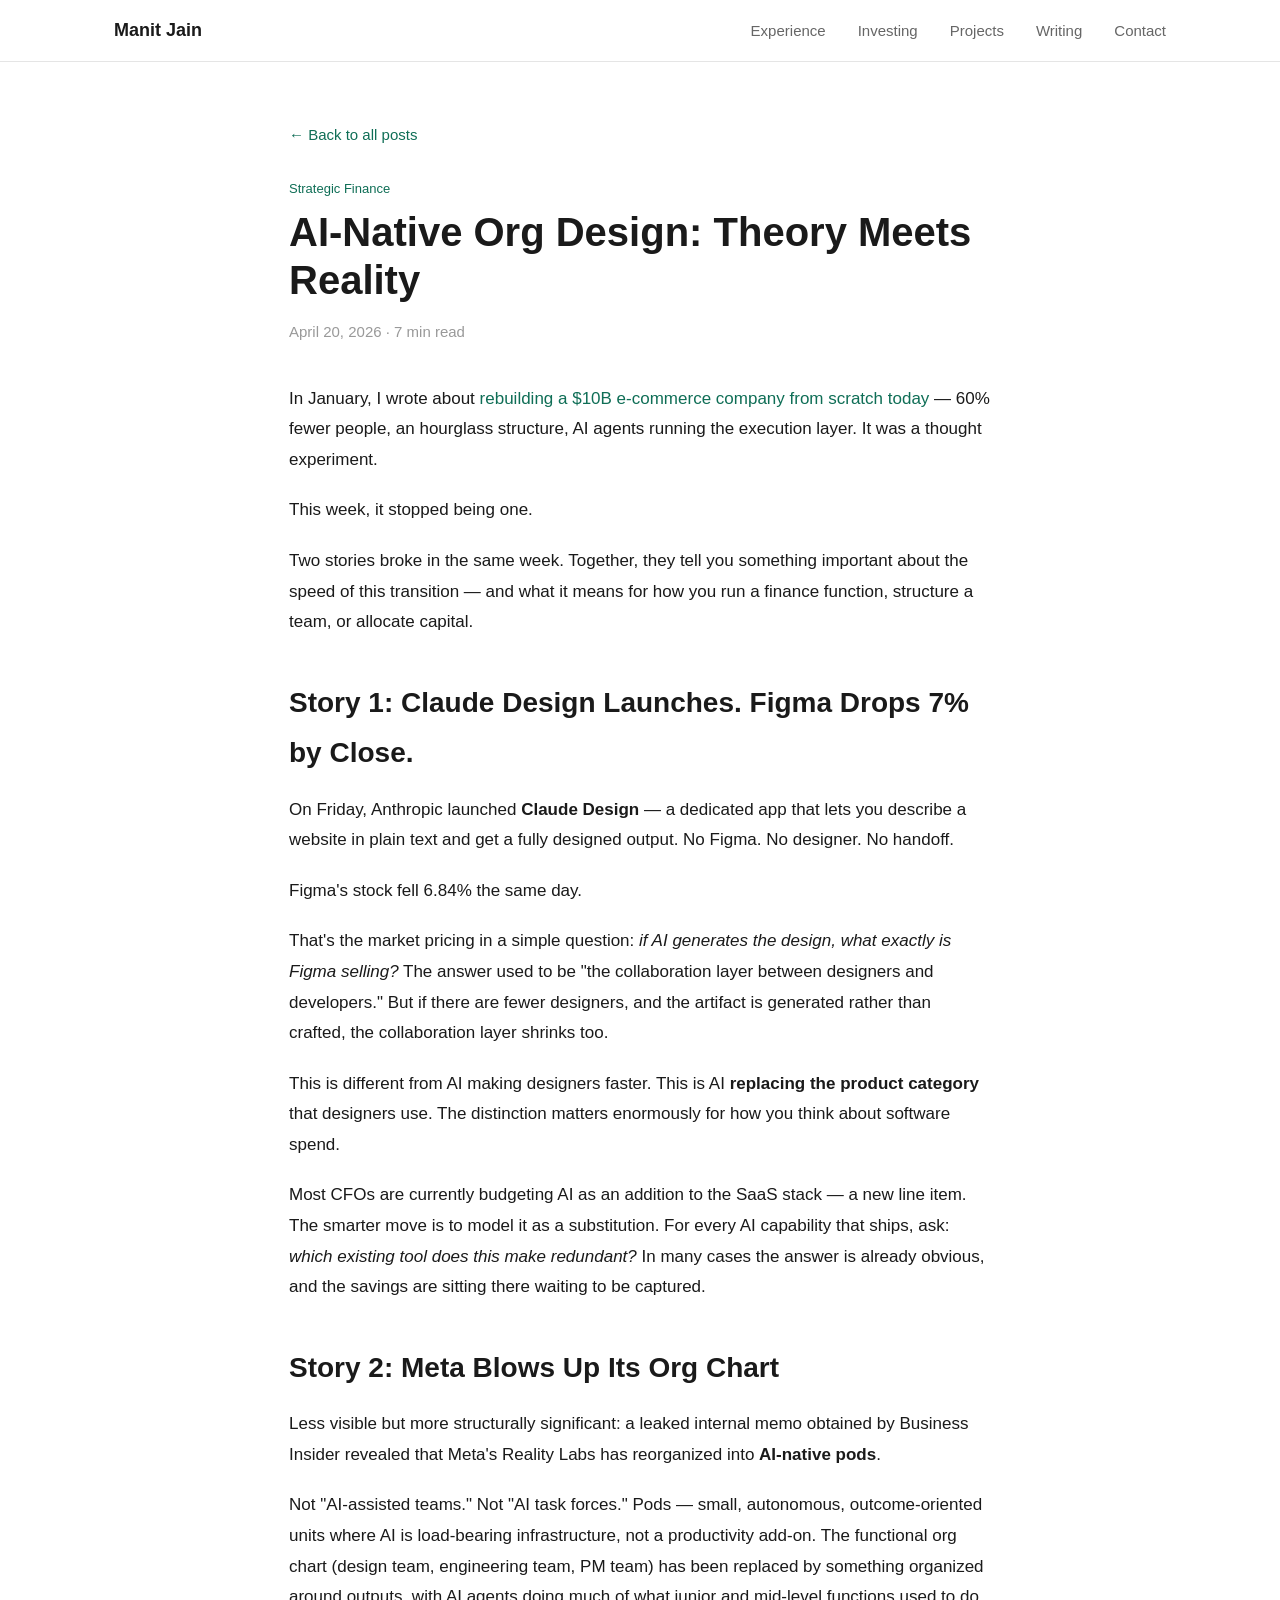
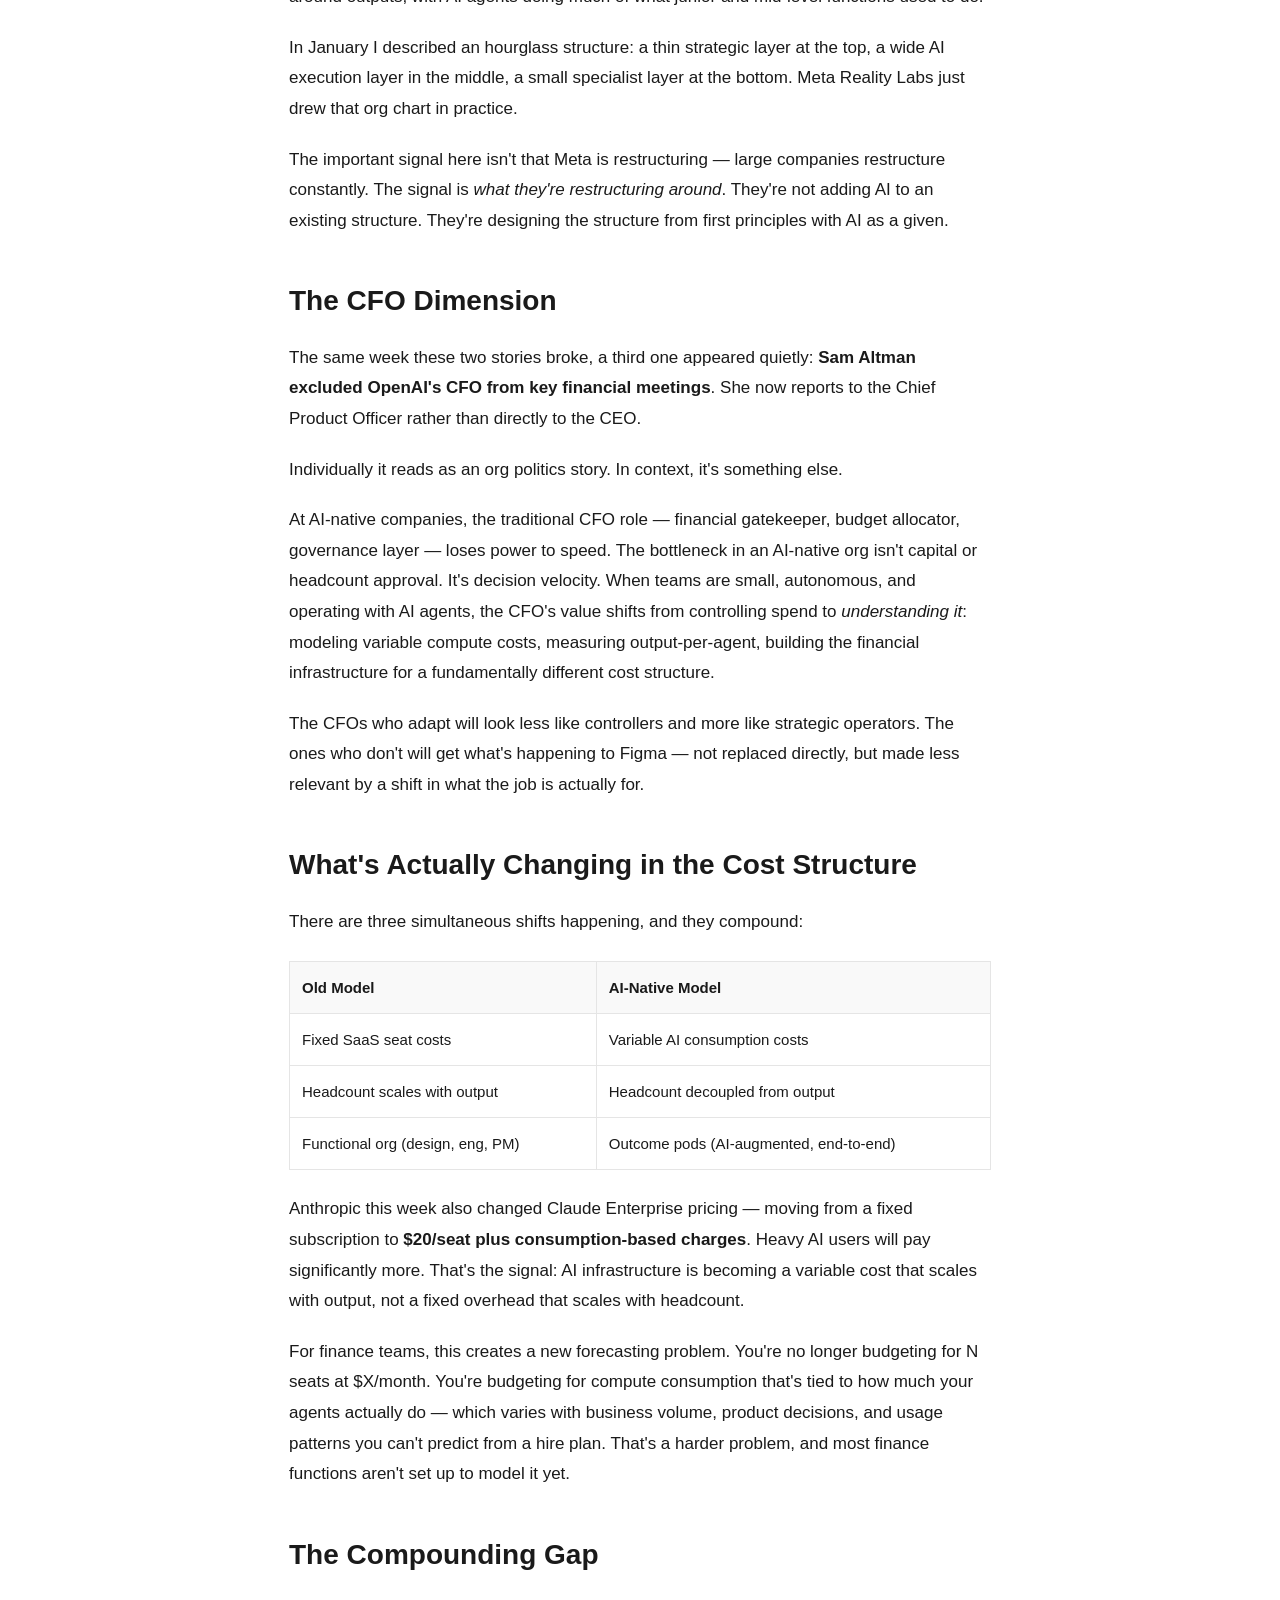
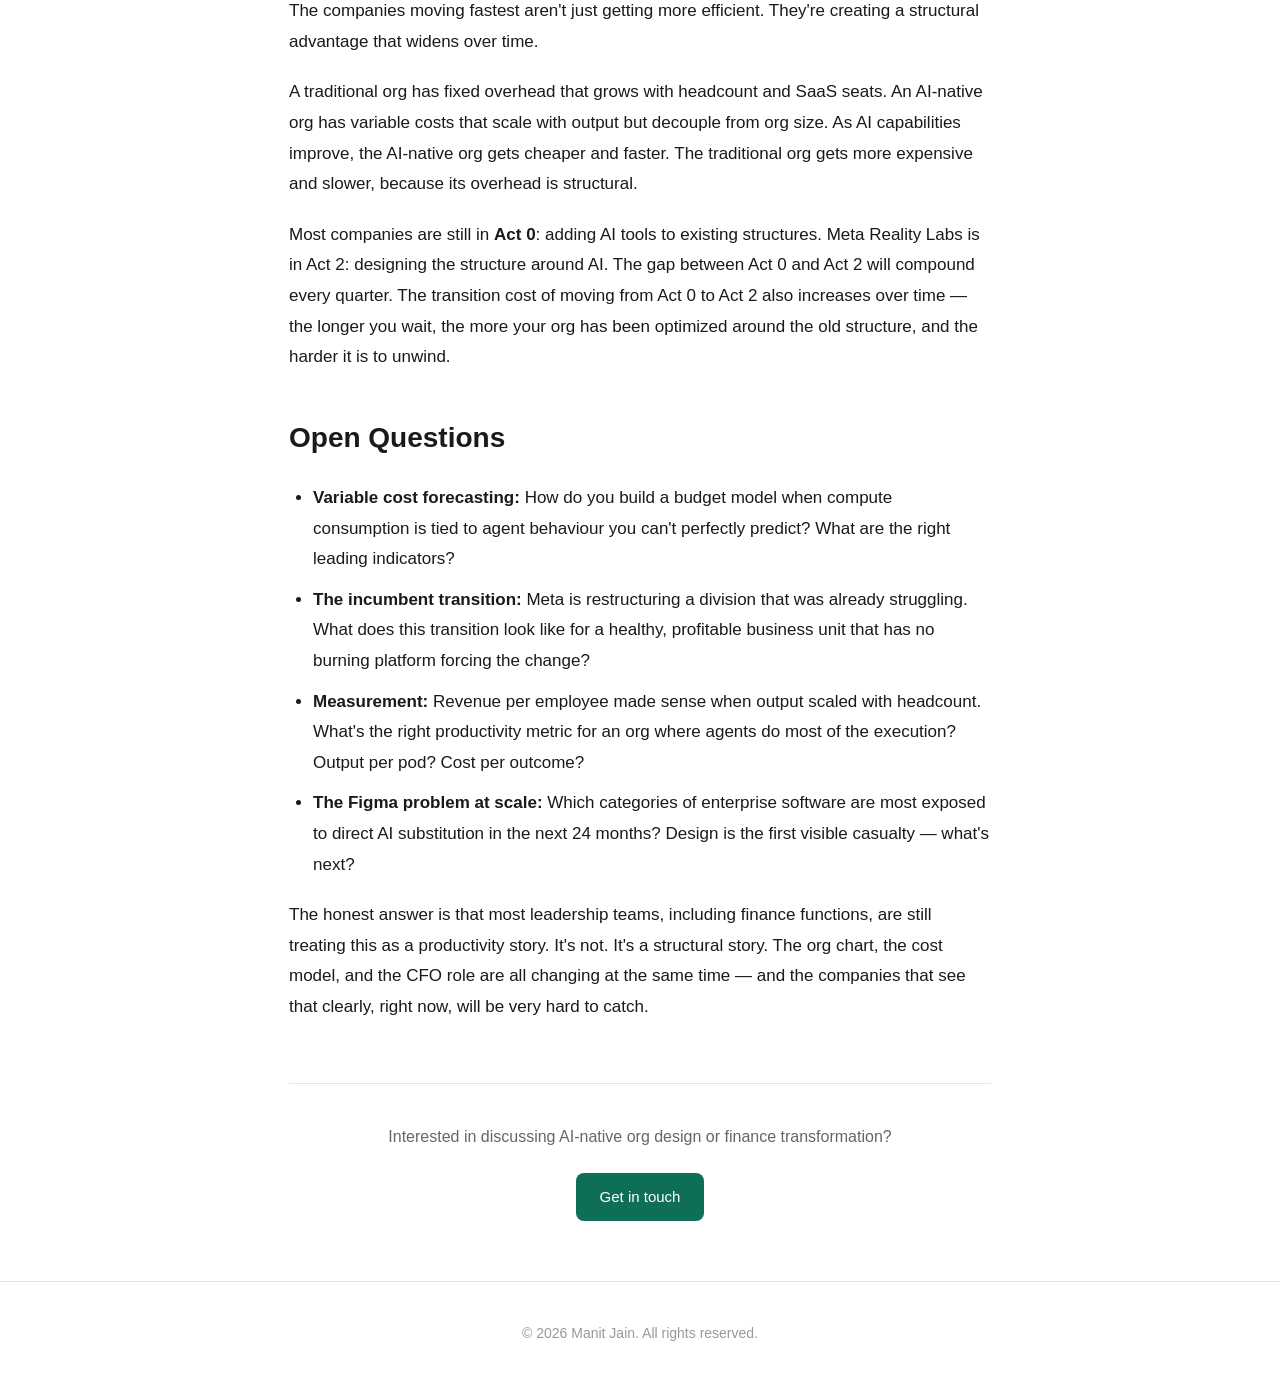
==== blog/ai-native-org-design-live.html @ dfbce8d6 "update" ====
<!DOCTYPE html>
<html lang="en">
<head>
    <meta charset="UTF-8">
    <meta name="viewport" content="width=device-width, initial-scale=1.0">
    <title>AI-Native Org Design: Theory Meets Reality — Manit Jain</title>
    <meta name="description" content="In January I argued you could rebuild a $10B company with 60% fewer people. This week, two stories landed that make that feel conservative.">
    <link rel="stylesheet" href="../css/style.css">
</head>
<body>
    <nav>
        <div class="container">
            <a href="../index.html" class="logo">Manit Jain</a>
            <ul>
                <li><a href="../index.html#experience">Experience</a></li>
                <li><a href="../index.html#investing">Investing</a></li>
                <li><a href="../index.html#projects">Projects</a></li>
                <li><a href="../index.html#writing">Writing</a></li>
                <li><a href="../index.html#contact">Contact</a></li>
            </ul>
        </div>
    </nav>

    <article class="blog-post">
        <a href="../index.html#writing" class="back-link">← Back to all posts</a>

        <header class="blog-post-header">
            <div class="blog-category">Strategic Finance</div>
            <h1 class="blog-post-title">AI-Native Org Design: Theory Meets Reality</h1>
            <div class="blog-post-meta">April 20, 2026 · 7 min read</div>
        </header>

        <div class="blog-post-content">
            <p>In January, I wrote about <a href="ai-first-org-design.html">rebuilding a $10B e-commerce company from scratch today</a> — 60% fewer people, an hourglass structure, AI agents running the execution layer. It was a thought experiment.</p>

            <p>This week, it stopped being one.</p>

            <p>Two stories broke in the same week. Together, they tell you something important about the speed of this transition — and what it means for how you run a finance function, structure a team, or allocate capital.</p>

            <h3>Story 1: Claude Design Launches. Figma Drops 7% by Close.</h3>

            <p>On Friday, Anthropic launched <strong>Claude Design</strong> — a dedicated app that lets you describe a website in plain text and get a fully designed output. No Figma. No designer. No handoff.</p>

            <p>Figma's stock fell 6.84% the same day.</p>

            <p>That's the market pricing in a simple question: <em>if AI generates the design, what exactly is Figma selling?</em> The answer used to be "the collaboration layer between designers and developers." But if there are fewer designers, and the artifact is generated rather than crafted, the collaboration layer shrinks too.</p>

            <p>This is different from AI making designers faster. This is AI <strong>replacing the product category</strong> that designers use. The distinction matters enormously for how you think about software spend.</p>

            <p>Most CFOs are currently budgeting AI as an addition to the SaaS stack — a new line item. The smarter move is to model it as a substitution. For every AI capability that ships, ask: <em>which existing tool does this make redundant?</em> In many cases the answer is already obvious, and the savings are sitting there waiting to be captured.</p>

            <h3>Story 2: Meta Blows Up Its Org Chart</h3>

            <p>Less visible but more structurally significant: a leaked internal memo obtained by Business Insider revealed that Meta's Reality Labs has reorganized into <strong>AI-native pods</strong>.</p>

            <p>Not "AI-assisted teams." Not "AI task forces." Pods — small, autonomous, outcome-oriented units where AI is load-bearing infrastructure, not a productivity add-on. The functional org chart (design team, engineering team, PM team) has been replaced by something organized around outputs, with AI agents doing much of what junior and mid-level functions used to do.</p>

            <p>In January I described an hourglass structure: a thin strategic layer at the top, a wide AI execution layer in the middle, a small specialist layer at the bottom. Meta Reality Labs just drew that org chart in practice.</p>

            <p>The important signal here isn't that Meta is restructuring — large companies restructure constantly. The signal is <em>what they're restructuring around</em>. They're not adding AI to an existing structure. They're designing the structure from first principles with AI as a given.</p>

            <h3>The CFO Dimension</h3>

            <p>The same week these two stories broke, a third one appeared quietly: <strong>Sam Altman excluded OpenAI's CFO from key financial meetings</strong>. She now reports to the Chief Product Officer rather than directly to the CEO.</p>

            <p>Individually it reads as an org politics story. In context, it's something else.</p>

            <p>At AI-native companies, the traditional CFO role — financial gatekeeper, budget allocator, governance layer — loses power to speed. The bottleneck in an AI-native org isn't capital or headcount approval. It's decision velocity. When teams are small, autonomous, and operating with AI agents, the CFO's value shifts from controlling spend to <em>understanding it</em>: modeling variable compute costs, measuring output-per-agent, building the financial infrastructure for a fundamentally different cost structure.</p>

            <p>The CFOs who adapt will look less like controllers and more like strategic operators. The ones who don't will get what's happening to Figma — not replaced directly, but made less relevant by a shift in what the job is actually for.</p>

            <h3>What's Actually Changing in the Cost Structure</h3>

            <p>There are three simultaneous shifts happening, and they compound:</p>

            <table>
                <tr>
                    <th>Old Model</th>
                    <th>AI-Native Model</th>
                </tr>
                <tr>
                    <td>Fixed SaaS seat costs</td>
                    <td>Variable AI consumption costs</td>
                </tr>
                <tr>
                    <td>Headcount scales with output</td>
                    <td>Headcount decoupled from output</td>
                </tr>
                <tr>
                    <td>Functional org (design, eng, PM)</td>
                    <td>Outcome pods (AI-augmented, end-to-end)</td>
                </tr>
            </table>

            <p>Anthropic this week also changed Claude Enterprise pricing — moving from a fixed subscription to <strong>$20/seat plus consumption-based charges</strong>. Heavy AI users will pay significantly more. That's the signal: AI infrastructure is becoming a variable cost that scales with output, not a fixed overhead that scales with headcount.</p>

            <p>For finance teams, this creates a new forecasting problem. You're no longer budgeting for N seats at $X/month. You're budgeting for compute consumption that's tied to how much your agents actually do — which varies with business volume, product decisions, and usage patterns you can't predict from a hire plan. That's a harder problem, and most finance functions aren't set up to model it yet.</p>

            <h3>The Compounding Gap</h3>

            <p>The companies moving fastest aren't just getting more efficient. They're creating a structural advantage that widens over time.</p>

            <p>A traditional org has fixed overhead that grows with headcount and SaaS seats. An AI-native org has variable costs that scale with output but decouple from org size. As AI capabilities improve, the AI-native org gets cheaper and faster. The traditional org gets more expensive and slower, because its overhead is structural.</p>

            <p>Most companies are still in <strong>Act 0</strong>: adding AI tools to existing structures. Meta Reality Labs is in Act 2: designing the structure around AI. The gap between Act 0 and Act 2 will compound every quarter. The transition cost of moving from Act 0 to Act 2 also increases over time — the longer you wait, the more your org has been optimized around the old structure, and the harder it is to unwind.</p>

            <h3>Open Questions</h3>

            <ul>
                <li><strong>Variable cost forecasting:</strong> How do you build a budget model when compute consumption is tied to agent behaviour you can't perfectly predict? What are the right leading indicators?</li>
                <li><strong>The incumbent transition:</strong> Meta is restructuring a division that was already struggling. What does this transition look like for a healthy, profitable business unit that has no burning platform forcing the change?</li>
                <li><strong>Measurement:</strong> Revenue per employee made sense when output scaled with headcount. What's the right productivity metric for an org where agents do most of the execution? Output per pod? Cost per outcome?</li>
                <li><strong>The Figma problem at scale:</strong> Which categories of enterprise software are most exposed to direct AI substitution in the next 24 months? Design is the first visible casualty — what's next?</li>
            </ul>

            <p>The honest answer is that most leadership teams, including finance functions, are still treating this as a productivity story. It's not. It's a structural story. The org chart, the cost model, and the CFO role are all changing at the same time — and the companies that see that clearly, right now, will be very hard to catch.</p>
        </div>

        <div style="margin-top: 60px; padding-top: 40px; border-top: 1px solid var(--color-border); text-align: center;">
            <p style="margin-bottom: 24px; color: var(--color-text-secondary);">Interested in discussing AI-native org design or finance transformation?</p>
            <a href="../index.html#contact" class="btn btn-primary">Get in touch</a>
        </div>
    </article>

    <footer>
        <div class="container">
            <p>© 2026 Manit Jain. All rights reserved.</p>
        </div>
    </footer>

    <script src="../js/main.js"></script>
</body>
</html>
---- css/style.css ----
* { margin: 0; padding: 0; box-sizing: border-box; }

:root {
    --color-bg: #FFFFFF;
    --color-bg-secondary: #F9F9F9;
    --color-text-primary: #1A1A1A;
    --color-text-secondary: #666666;
    --color-text-tertiary: #999999;
    --color-border: #E5E5E5;
    --color-accent: #0F6E56;
    --color-accent-light: #E1F5EE;
}

@media (prefers-color-scheme: dark) {
    :root {
        --color-bg: #0D0D0D;
        --color-bg-secondary: #1A1A1A;
        --color-text-primary: #F5F5F5;
        --color-text-secondary: #A3A3A3;
        --color-text-tertiary: #737373;
        --color-border: #2A2A2A;
        --color-accent: #1D9E75;
        --color-accent-light: #0F6E56;
    }
}

body {
    font-family: -apple-system, BlinkMacSystemFont, 'Segoe UI', Roboto, Oxygen, Ubuntu, Cantarell, sans-serif;
    background: var(--color-bg);
    color: var(--color-text-primary);
    line-height: 1.6;
    -webkit-font-smoothing: antialiased;
}

.container {
    max-width: 1100px;
    margin: 0 auto;
    padding: 0 24px;
}

/* Navigation */
nav {
    position: sticky;
    top: 0;
    background: rgba(255, 255, 255, 0.95);
    border-bottom: 1px solid var(--color-border);
    padding: 16px 0;
    z-index: 100;
    backdrop-filter: blur(8px);
}

@media (prefers-color-scheme: dark) {
    nav {
        background: rgba(13, 13, 13, 0.95);
    }
}

nav .container {
    display: flex;
    justify-content: space-between;
    align-items: center;
}

nav .logo {
    font-size: 18px;
    font-weight: 600;
    color: var(--color-text-primary);
    text-decoration: none;
}

nav ul {
    display: flex;
    gap: 32px;
    list-style: none;
}

nav a {
    color: var(--color-text-secondary);
    text-decoration: none;
    font-size: 15px;
    transition: color 0.2s;
}

nav a:hover {
    color: var(--color-text-primary);
}

/* Typography */
h1 {
    font-size: 48px;
    font-weight: 700;
    line-height: 1.2;
    margin-bottom: 16px;
}

h2 {
    font-size: 32px;
    font-weight: 600;
    margin-bottom: 40px;
}

h3 {
    font-size: 24px;
    font-weight: 600;
    margin-bottom: 12px;
}

h4 {
    font-size: 20px;
    font-weight: 600;
    margin-bottom: 12px;
}

/* Sections */
section {
    padding: 80px 0;
}

/* Hero */
.hero {
    padding: 120px 0 100px;
}

.hero-subtitle {
    font-size: 20px;
    color: var(--color-text-secondary);
    margin-bottom: 32px;
    max-width: 800px;
    line-height: 1.7;
}

.hero-meta {
    display: flex;
    gap: 24px;
    flex-wrap: wrap;
    font-size: 15px;
    color: var(--color-text-secondary);
}

.hero-meta a {
    color: var(--color-accent);
    text-decoration: none;
}

.hero-meta a:hover {
    text-decoration: underline;
}

/* Timeline */
.timeline {
    position: relative;
    padding-left: 40px;
}

.timeline::before {
    content: '';
    position: absolute;
    left: 8px;
    top: 8px;
    bottom: 8px;
    width: 2px;
    background: var(--color-border);
}

.timeline-item {
    position: relative;
    margin-bottom: 48px;
}

.timeline-item::before {
    content: '';
    position: absolute;
    left: -36px;
    top: 8px;
    width: 12px;
    height: 12px;
    border-radius: 50%;
    background: var(--color-accent);
    border: 2px solid var(--color-bg);
}

.timeline-header {
    display: flex;
    justify-content: space-between;
    align-items: baseline;
    margin-bottom: 8px;
    flex-wrap: wrap;
    gap: 8px;
}

.timeline-title {
    font-size: 20px;
    font-weight: 600;
}

.timeline-period {
    font-size: 14px;
    color: var(--color-text-tertiary);
}

.timeline-company {
    font-size: 16px;
    color: var(--color-text-secondary);
    margin-bottom: 12px;
}

.timeline-description {
    color: var(--color-text-secondary);
    margin-bottom: 12px;
}

/* Metrics */
.metrics {
    display: flex;
    gap: 24px;
    flex-wrap: wrap;
    margin-top: 16px;
}

.metric {
    background: var(--color-bg-secondary);
    padding: 12px 16px;
    border-radius: 8px;
    border: 1px solid var(--color-border);
}

.metric-value {
    font-size: 24px;
    font-weight: 600;
    color: var(--color-accent);
}

.metric-label {
    font-size: 13px;
    color: var(--color-text-tertiary);
}

/* Portfolio */
.philosophy-box {
    background: var(--color-accent-light);
    padding: 32px;
    border-radius: 12px;
    margin-bottom: 48px;
    border-left: 4px solid var(--color-accent);
}

.philosophy-box p {
    color: var(--color-text-primary);
    font-size: 16px;
    line-height: 1.7;
}

.portfolio-grid {
    display: grid;
    grid-template-columns: repeat(auto-fit, minmax(200px, 1fr));
    gap: 24px;
    margin-top: 32px;
}

.portfolio-item {
    background: var(--color-bg-secondary);
    padding: 24px;
    border-radius: 12px;
    border: 1px solid var(--color-border);
    transition: all 0.2s;
}

.portfolio-item:hover {
    transform: translateY(-2px);
    border-color: var(--color-accent);
}

.portfolio-name {
    font-size: 18px;
    font-weight: 600;
    margin-bottom: 8px;
}

.portfolio-type {
    font-size: 14px;
    color: var(--color-text-tertiary);
    margin-bottom: 8px;
}

.portfolio-description {
    font-size: 14px;
    color: var(--color-text-secondary);
    line-height: 1.5;
}

/* Projects */
.project-card {
    background: var(--color-bg-secondary);
    padding: 32px;
    border-radius: 12px;
    border: 1px solid var(--color-border);
    margin-bottom: 32px;
}

.project-tag {
    display: inline-block;
    background: var(--color-accent-light);
    color: var(--color-accent);
    padding: 4px 12px;
    border-radius: 6px;
    font-size: 13px;
    margin-bottom: 16px;
    font-weight: 500;
}

.project-description {
    color: var(--color-text-secondary);
    margin-bottom: 16px;
    line-height: 1.7;
}

.framework-list {
    display: flex;
    flex-wrap: wrap;
    gap: 12px;
    margin-top: 16px;
}

.framework-item {
    background: var(--color-bg);
    padding: 8px 16px;
    border-radius: 6px;
    font-size: 14px;
    border: 1px solid var(--color-border);
}

/* Blog Grid */
.blog-grid {
    display: grid;
    grid-template-columns: repeat(auto-fill, minmax(300px, 1fr));
    gap: 24px;
}

.blog-card {
    background: var(--color-bg-secondary);
    padding: 24px;
    border-radius: 12px;
    border: 1px solid var(--color-border);
    text-decoration: none;
    color: inherit;
    transition: all 0.2s;
    display: block;
}

.blog-card:hover {
    transform: translateY(-2px);
    border-color: var(--color-accent);
}

.blog-category {
    font-size: 13px;
    color: var(--color-accent);
    font-weight: 500;
    margin-bottom: 8px;
}

.blog-title {
    font-size: 18px;
    font-weight: 600;
    margin-bottom: 8px;
}

.blog-excerpt {
    font-size: 14px;
    color: var(--color-text-secondary);
    line-height: 1.6;
    margin-bottom: 8px;
}

.blog-date {
    font-size: 13px;
    color: var(--color-text-tertiary);
}

/* Blog Post Page */
.blog-post {
    max-width: 750px;
    margin: 0 auto;
    padding: 60px 24px;
}

.blog-post-header {
    margin-bottom: 40px;
}

.blog-post-title {
    font-size: 40px;
    font-weight: 700;
    line-height: 1.2;
    margin-bottom: 16px;
}

.blog-post-meta {
    font-size: 15px;
    color: var(--color-text-tertiary);
    margin-bottom: 32px;
}

.blog-post-content {
    font-size: 17px;
    line-height: 1.8;
    color: var(--color-text-primary);
}

.blog-post-content h3 {
    font-size: 28px;
    font-weight: 600;
    margin: 40px 0 16px;
}

.blog-post-content h4 {
    font-size: 22px;
    font-weight: 600;
    margin: 32px 0 12px;
}

.blog-post-content p {
    margin-bottom: 20px;
}

.blog-post-content ul,
.blog-post-content ol {
    margin: 20px 0 20px 24px;
}

.blog-post-content li {
    margin-bottom: 10px;
}

.blog-post-content strong {
    font-weight: 600;
    color: var(--color-text-primary);
}

.blog-post-content a {
    color: var(--color-accent);
    text-decoration: none;
}

.blog-post-content a:hover {
    text-decoration: underline;
}

.blog-post-content blockquote {
    border-left: 4px solid var(--color-accent);
    padding-left: 20px;
    margin: 24px 0;
    font-style: italic;
    color: var(--color-text-secondary);
}

.blog-post-content table {
    width: 100%;
    border-collapse: collapse;
    margin: 24px 0;
    font-size: 15px;
}

.blog-post-content table th,
.blog-post-content table td {
    padding: 12px;
    border: 1px solid var(--color-border);
    text-align: left;
}

.blog-post-content table th {
    background: var(--color-bg-secondary);
    font-weight: 600;
}

.back-link {
    display: inline-block;
    margin-bottom: 32px;
    color: var(--color-accent);
    text-decoration: none;
    font-size: 15px;
}

.back-link:hover {
    text-decoration: underline;
}

/* Buttons */
.btn {
    padding: 12px 24px;
    border-radius: 8px;
    font-size: 15px;
    font-weight: 500;
    text-decoration: none;
    transition: all 0.2s;
    border: none;
    cursor: pointer;
    display: inline-block;
}

.btn-primary {
    background: var(--color-accent);
    color: white;
}

.btn-primary:hover {
    background: #0F6E56;
    transform: translateY(-1px);
}

.btn-secondary {
    background: var(--color-bg-secondary);
    color: var(--color-text-primary);
    border: 1px solid var(--color-border);
}

.btn-secondary:hover {
    background: var(--color-bg);
}

.cta-group {
    display: flex;
    gap: 16px;
    margin-top: 32px;
}

/* Contact */
.contact-section {
    background: var(--color-bg-secondary);
    padding: 60px 0;
}

.contact-content {
    text-align: center;
    max-width: 600px;
    margin: 0 auto;
}

.contact-content p {
    font-size: 16px;
    color: var(--color-text-secondary);
    margin-bottom: 32px;
    line-height: 1.7;
}

.contact-content .cta-group {
    justify-content: center;
}

/* Footer */
footer {
    padding: 40px 0;
    border-top: 1px solid var(--color-border);
    text-align: center;
    color: var(--color-text-tertiary);
    font-size: 14px;
}

/* Mobile */
@media (max-width: 768px) {
    h1 { font-size: 36px; }
    h2 { font-size: 28px; }
    .blog-post-title { font-size: 32px; }
    section { padding: 60px 0; }
    .hero { padding: 80px 0 60px; }
    nav ul { gap: 20px; font-size: 14px; }
    .cta-group { flex-direction: column; }
    .btn { width: 100%; text-align: center; }
    .blog-grid { grid-template-columns: 1fr; }
    .timeline { padding-left: 30px; }
    .timeline-item::before { left: -26px; }
}
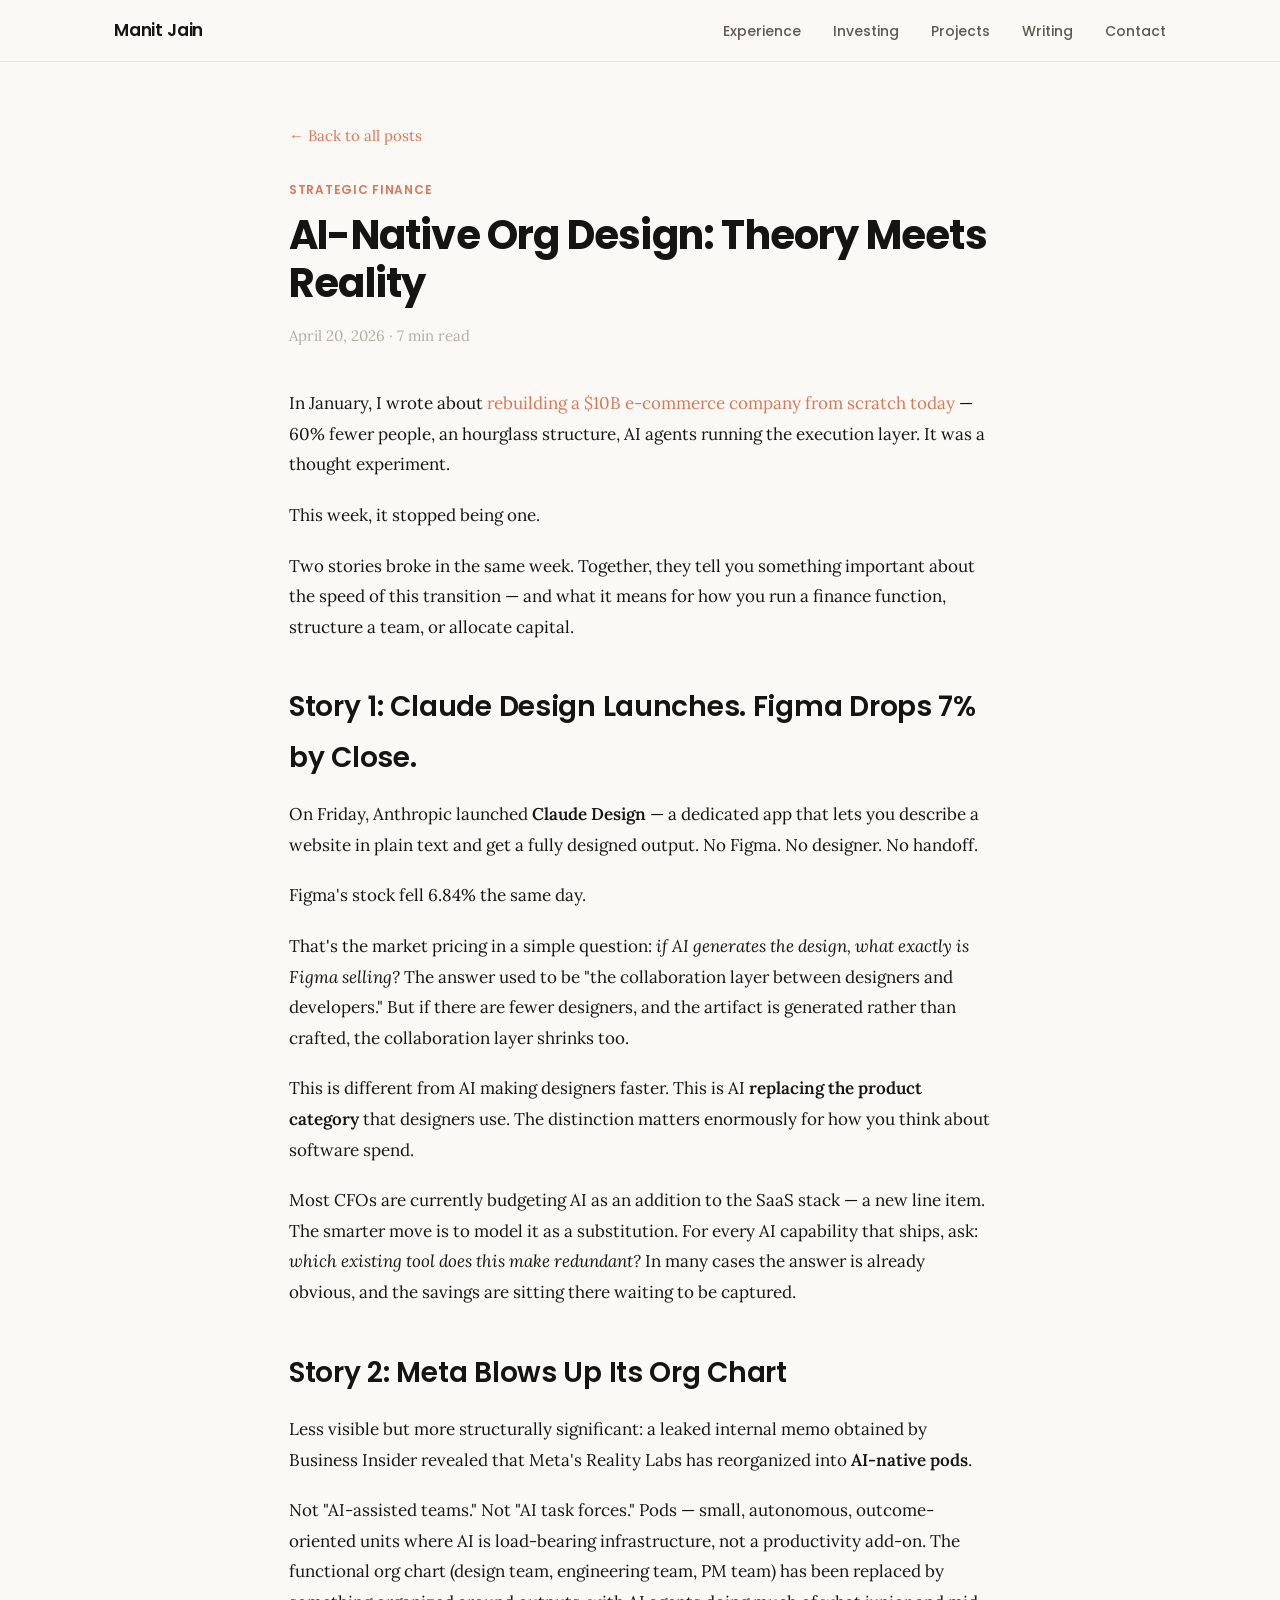
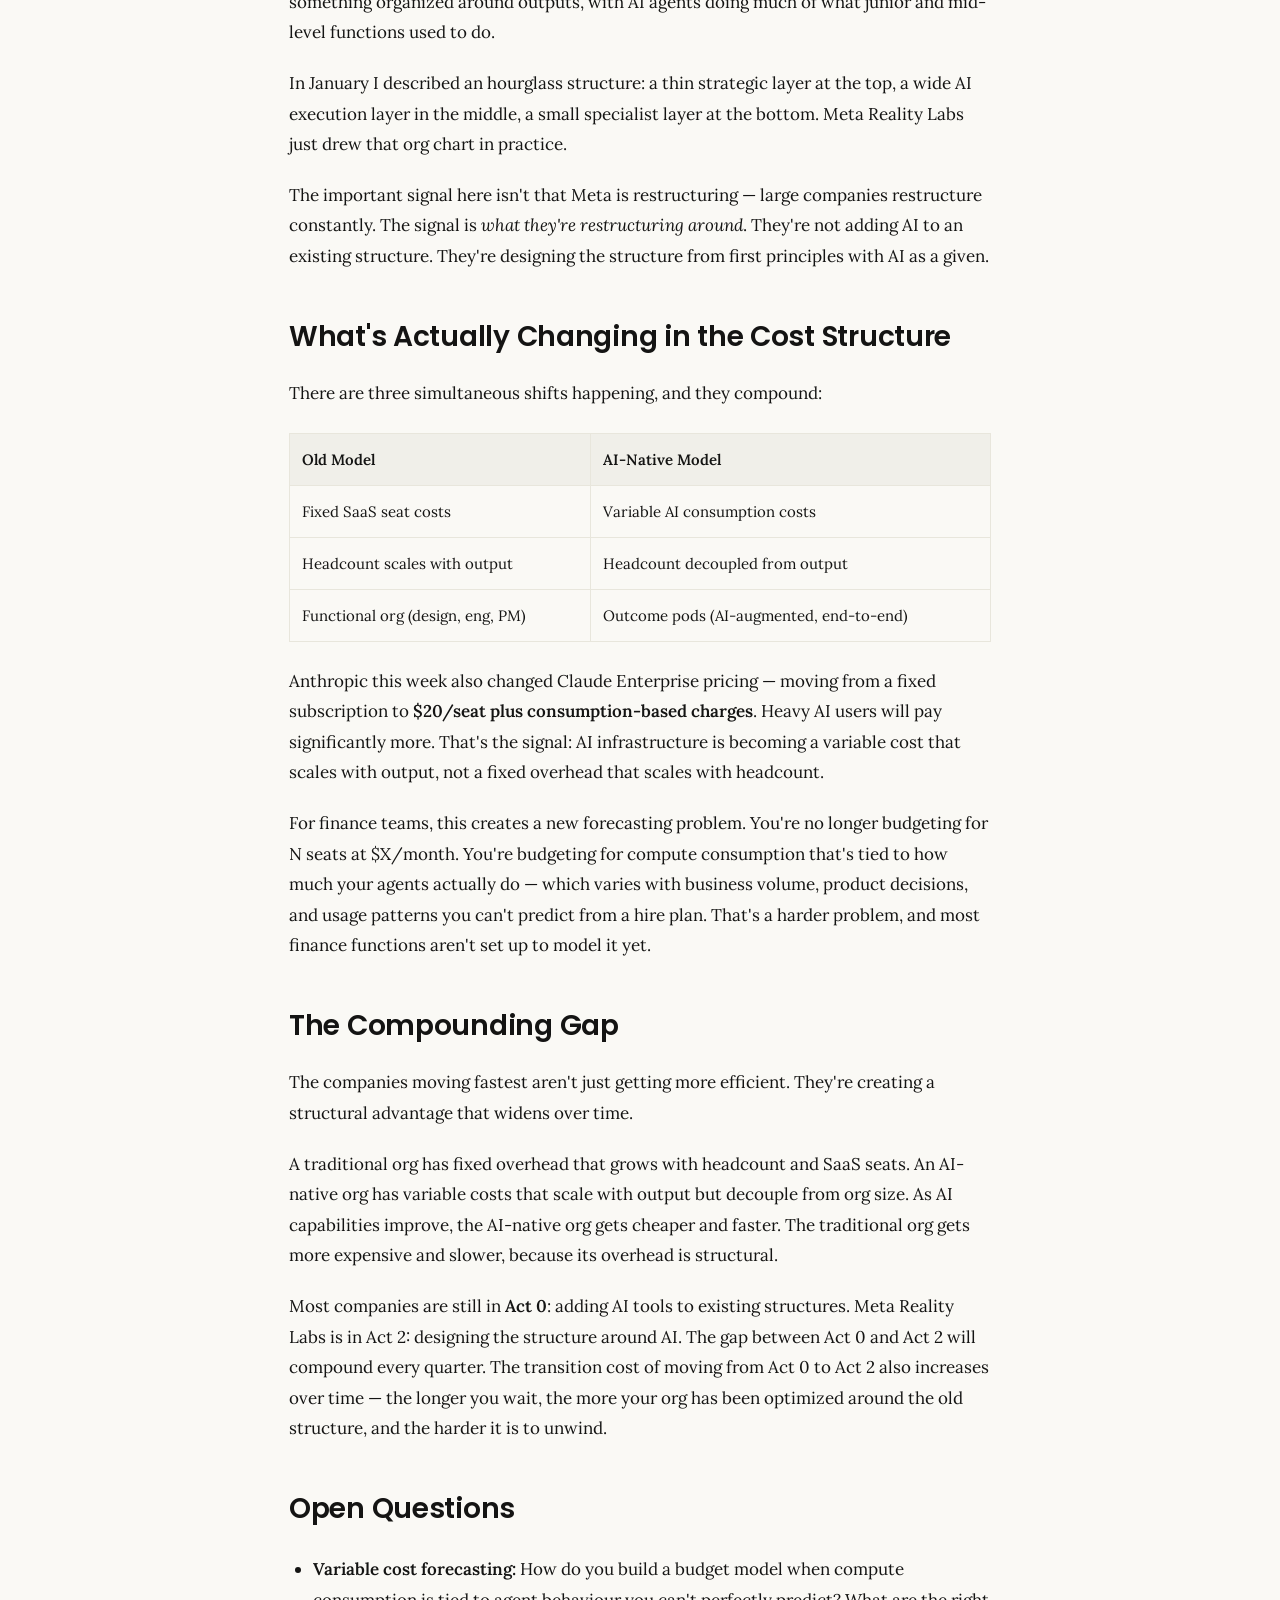
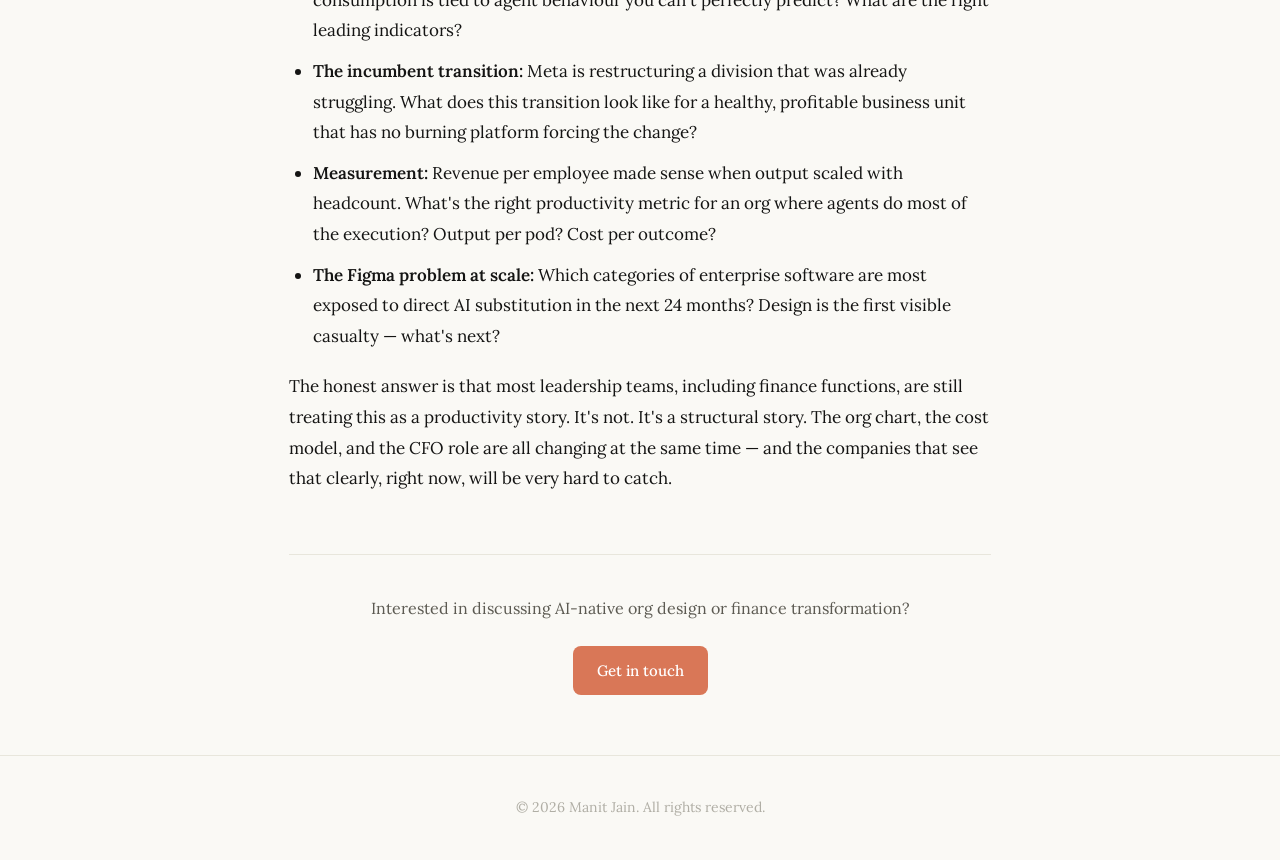
==== commit 4e236c35: "update" ====
--- a/blog/ai-native-org-design-live.html
+++ b/blog/ai-native-org-design-live.html
@@ -58,16 +58,6 @@
             <p>In January I described an hourglass structure: a thin strategic layer at the top, a wide AI execution layer in the middle, a small specialist layer at the bottom. Meta Reality Labs just drew that org chart in practice.</p>
 
             <p>The important signal here isn't that Meta is restructuring — large companies restructure constantly. The signal is <em>what they're restructuring around</em>. They're not adding AI to an existing structure. They're designing the structure from first principles with AI as a given.</p>
-
-            <h3>The CFO Dimension</h3>
-
-            <p>The same week these two stories broke, a third one appeared quietly: <strong>Sam Altman excluded OpenAI's CFO from key financial meetings</strong>. She now reports to the Chief Product Officer rather than directly to the CEO.</p>
-
-            <p>Individually it reads as an org politics story. In context, it's something else.</p>
-
-            <p>At AI-native companies, the traditional CFO role — financial gatekeeper, budget allocator, governance layer — loses power to speed. The bottleneck in an AI-native org isn't capital or headcount approval. It's decision velocity. When teams are small, autonomous, and operating with AI agents, the CFO's value shifts from controlling spend to <em>understanding it</em>: modeling variable compute costs, measuring output-per-agent, building the financial infrastructure for a fundamentally different cost structure.</p>
-
-            <p>The CFOs who adapt will look less like controllers and more like strategic operators. The ones who don't will get what's happening to Figma — not replaced directly, but made less relevant by a shift in what the job is actually for.</p>
 
             <h3>What's Actually Changing in the Cost Structure</h3>
 
--- a/css/style.css
+++ b/css/style.css
@@ -1,34 +1,36 @@
+@import url('https://fonts.googleapis.com/css2?family=Poppins:wght@500;600;700&family=Lora:ital,wght@0,400;0,500;1,400&display=swap');
+
 * { margin: 0; padding: 0; box-sizing: border-box; }
 
 :root {
-    --color-bg: #FFFFFF;
-    --color-bg-secondary: #F9F9F9;
-    --color-text-primary: #1A1A1A;
-    --color-text-secondary: #666666;
-    --color-text-tertiary: #999999;
-    --color-border: #E5E5E5;
-    --color-accent: #0F6E56;
-    --color-accent-light: #E1F5EE;
+    --color-bg: #faf9f5;
+    --color-bg-secondary: #f0efe9;
+    --color-text-primary: #141413;
+    --color-text-secondary: #5c5a52;
+    --color-text-tertiary: #b0aea5;
+    --color-border: #e8e6dc;
+    --color-accent: #d97757;
+    --color-accent-light: #f8ede8;
 }
 
 @media (prefers-color-scheme: dark) {
     :root {
-        --color-bg: #0D0D0D;
-        --color-bg-secondary: #1A1A1A;
-        --color-text-primary: #F5F5F5;
-        --color-text-secondary: #A3A3A3;
-        --color-text-tertiary: #737373;
-        --color-border: #2A2A2A;
-        --color-accent: #1D9E75;
-        --color-accent-light: #0F6E56;
+        --color-bg: #141413;
+        --color-bg-secondary: #1e1d1a;
+        --color-text-primary: #faf9f5;
+        --color-text-secondary: #b0aea5;
+        --color-text-tertiary: #7a7870;
+        --color-border: #2e2d28;
+        --color-accent: #d97757;
+        --color-accent-light: #2a1f19;
     }
 }
 
 body {
-    font-family: -apple-system, BlinkMacSystemFont, 'Segoe UI', Roboto, Oxygen, Ubuntu, Cantarell, sans-serif;
+    font-family: 'Lora', Georgia, 'Times New Roman', serif;
     background: var(--color-bg);
     color: var(--color-text-primary);
-    line-height: 1.6;
+    line-height: 1.7;
     -webkit-font-smoothing: antialiased;
 }
 
@@ -42,16 +44,16 @@
 nav {
     position: sticky;
     top: 0;
-    background: rgba(255, 255, 255, 0.95);
+    background: rgba(250, 249, 245, 0.95);
     border-bottom: 1px solid var(--color-border);
     padding: 16px 0;
     z-index: 100;
-    backdrop-filter: blur(8px);
+    backdrop-filter: blur(10px);
 }
 
 @media (prefers-color-scheme: dark) {
     nav {
-        background: rgba(13, 13, 13, 0.95);
+        background: rgba(20, 20, 19, 0.95);
     }
 }
 
@@ -62,10 +64,12 @@
 }
 
 nav .logo {
-    font-size: 18px;
+    font-family: 'Poppins', Arial, sans-serif;
+    font-size: 17px;
     font-weight: 600;
     color: var(--color-text-primary);
     text-decoration: none;
+    letter-spacing: -0.01em;
 }
 
 nav ul {
@@ -75,9 +79,11 @@
 }
 
 nav a {
+    font-family: 'Poppins', Arial, sans-serif;
     color: var(--color-text-secondary);
     text-decoration: none;
-    font-size: 15px;
+    font-size: 14px;
+    font-weight: 500;
     transition: color 0.2s;
 }
 
@@ -86,27 +92,34 @@
 }
 
 /* Typography */
+h1, h2, h3, h4 {
+    font-family: 'Poppins', Arial, sans-serif;
+}
+
 h1 {
     font-size: 48px;
     font-weight: 700;
-    line-height: 1.2;
-    margin-bottom: 16px;
+    line-height: 1.15;
+    letter-spacing: -0.02em;
+    margin-bottom: 20px;
 }
 
 h2 {
-    font-size: 32px;
-    font-weight: 600;
+    font-size: 30px;
+    font-weight: 600;
+    letter-spacing: -0.01em;
     margin-bottom: 40px;
 }
 
 h3 {
-    font-size: 24px;
-    font-weight: 600;
+    font-size: 22px;
+    font-weight: 600;
+    letter-spacing: -0.01em;
     margin-bottom: 12px;
 }
 
 h4 {
-    font-size: 20px;
+    font-size: 18px;
     font-weight: 600;
     margin-bottom: 12px;
 }
@@ -121,19 +134,32 @@
     padding: 120px 0 100px;
 }
 
+.hero-photo {
+    width: 160px;
+    height: 160px;
+    border-radius: 50%;
+    object-fit: cover;
+    display: block;
+    margin: 0 auto 28px;
+    box-shadow: 0 4px 20px rgba(0,0,0,0.12);
+}
+
 .hero-subtitle {
-    font-size: 20px;
+    font-size: 19px;
     color: var(--color-text-secondary);
     margin-bottom: 32px;
-    max-width: 800px;
-    line-height: 1.7;
+    max-width: 680px;
+    line-height: 1.8;
+    font-style: italic;
 }
 
 .hero-meta {
     display: flex;
     gap: 24px;
     flex-wrap: wrap;
-    font-size: 15px;
+    font-family: 'Poppins', Arial, sans-serif;
+    font-size: 14px;
+    font-weight: 500;
     color: var(--color-text-secondary);
 }
 
@@ -353,23 +379,30 @@
 }
 
 .blog-category {
-    font-size: 13px;
+    font-family: 'Poppins', Arial, sans-serif;
+    font-size: 12px;
+    font-weight: 600;
+    text-transform: uppercase;
+    letter-spacing: 0.06em;
     color: var(--color-accent);
-    font-weight: 500;
-    margin-bottom: 8px;
+    margin-bottom: 10px;
 }
 
 .blog-title {
-    font-size: 18px;
-    font-weight: 600;
-    margin-bottom: 8px;
+    font-family: 'Poppins', Arial, sans-serif;
+    font-size: 17px;
+    font-weight: 600;
+    line-height: 1.3;
+    letter-spacing: -0.01em;
+    margin-bottom: 10px;
 }
 
 .blog-excerpt {
     font-size: 14px;
     color: var(--color-text-secondary);
-    line-height: 1.6;
-    margin-bottom: 8px;
+    line-height: 1.7;
+    margin-bottom: 10px;
+    font-style: italic;
 }
 
 .blog-date {
@@ -504,7 +537,7 @@
 }
 
 .btn-primary:hover {
-    background: #0F6E56;
+    background: #c4653e;
     transform: translateY(-1px);
 }
 
@@ -556,7 +589,52 @@
     font-size: 14px;
 }
 
+/* Books */
+.books-grid {
+    display: grid;
+    grid-template-columns: repeat(5, 1fr);
+    gap: 24px;
+}
+
+.book-cover-wrap {
+    height: 210px;
+    display: flex;
+    align-items: flex-end;
+    justify-content: center;
+    margin-bottom: 12px;
+}
+
+.book-cover-wrap img {
+    max-height: 210px;
+    max-width: 100%;
+    width: auto;
+    border-radius: 3px;
+    box-shadow: 0 6px 20px rgba(0,0,0,0.15);
+    object-fit: contain;
+}
+
+.book-item-title {
+    font-family: 'Poppins', Arial, sans-serif;
+    font-size: 13px;
+    font-weight: 600;
+    margin-bottom: 4px;
+    line-height: 1.3;
+}
+
+.book-item-author {
+    font-size: 12px;
+    color: var(--color-text-tertiary);
+}
+
 /* Mobile */
+@media (max-width: 900px) {
+    .books-grid { grid-template-columns: repeat(3, 1fr); }
+}
+
+@media (max-width: 560px) {
+    .books-grid { grid-template-columns: repeat(2, 1fr); }
+}
+
 @media (max-width: 768px) {
     h1 { font-size: 36px; }
     h2 { font-size: 28px; }
